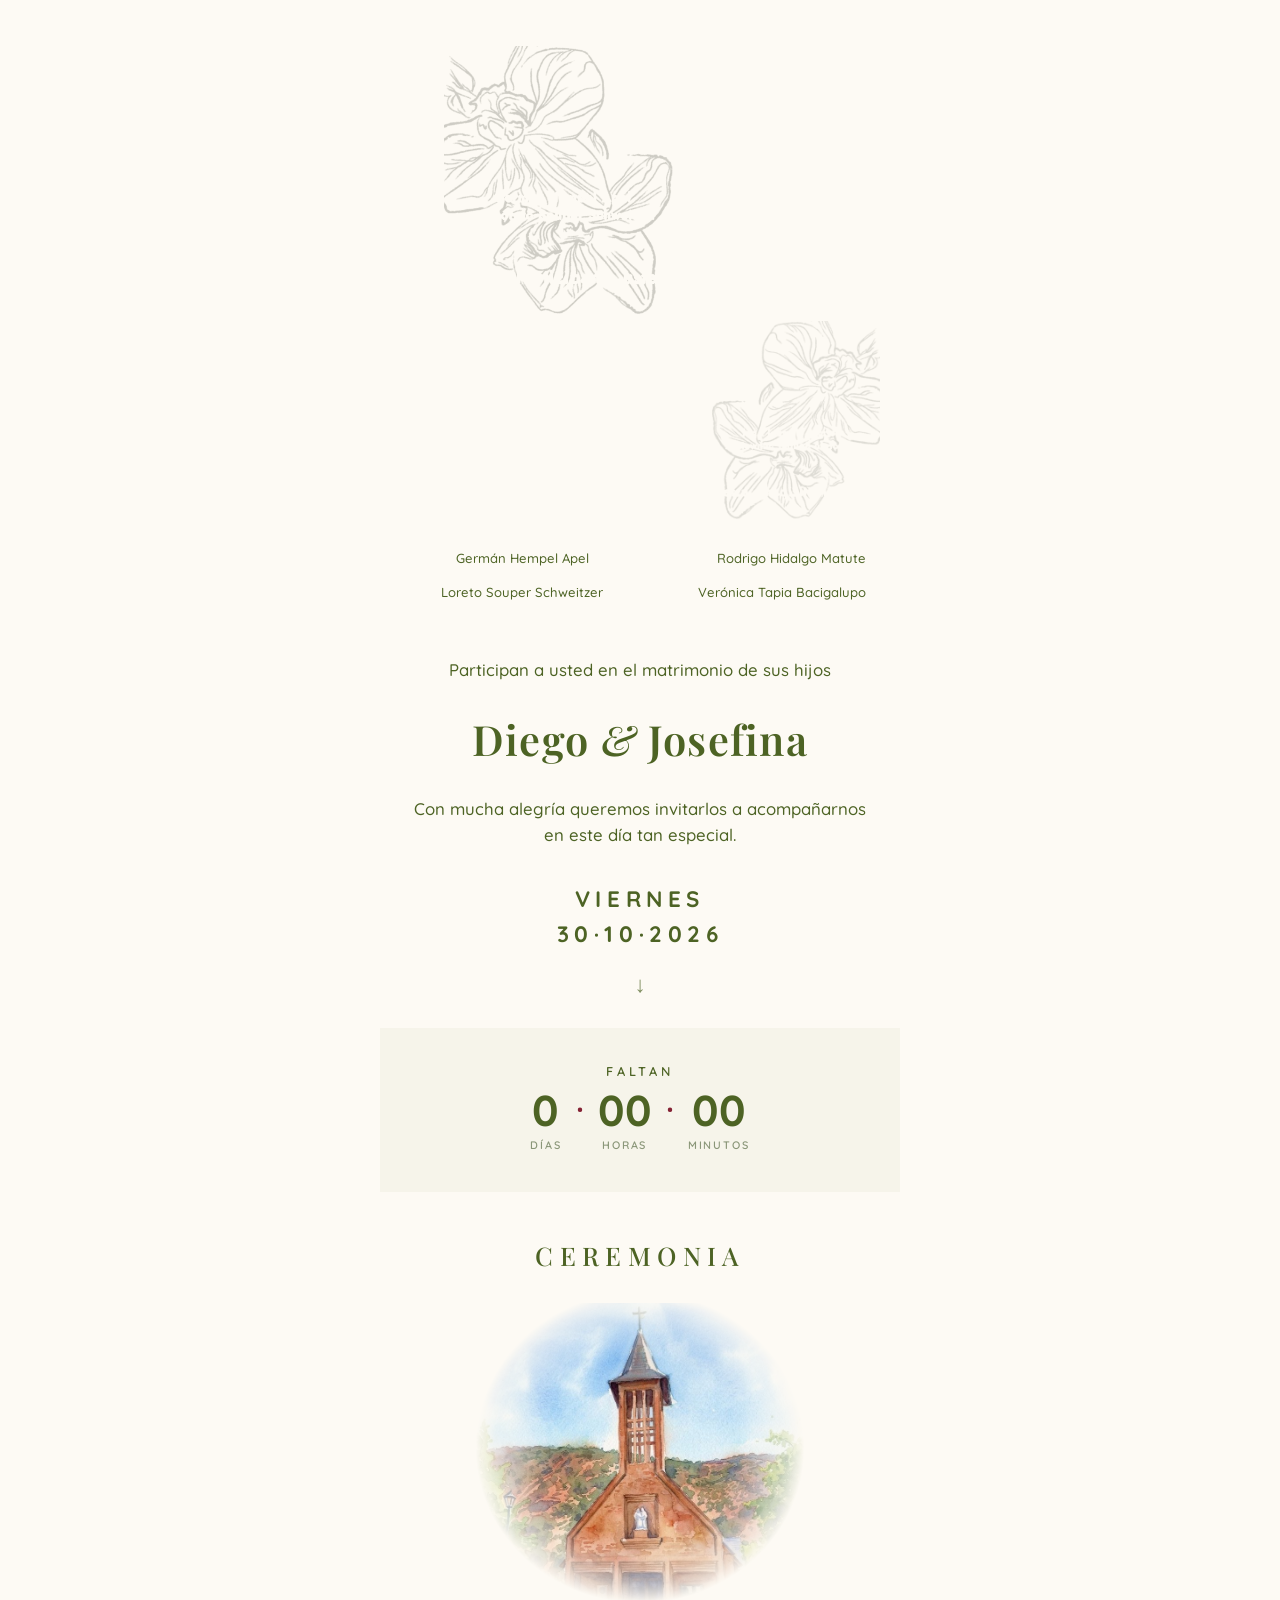
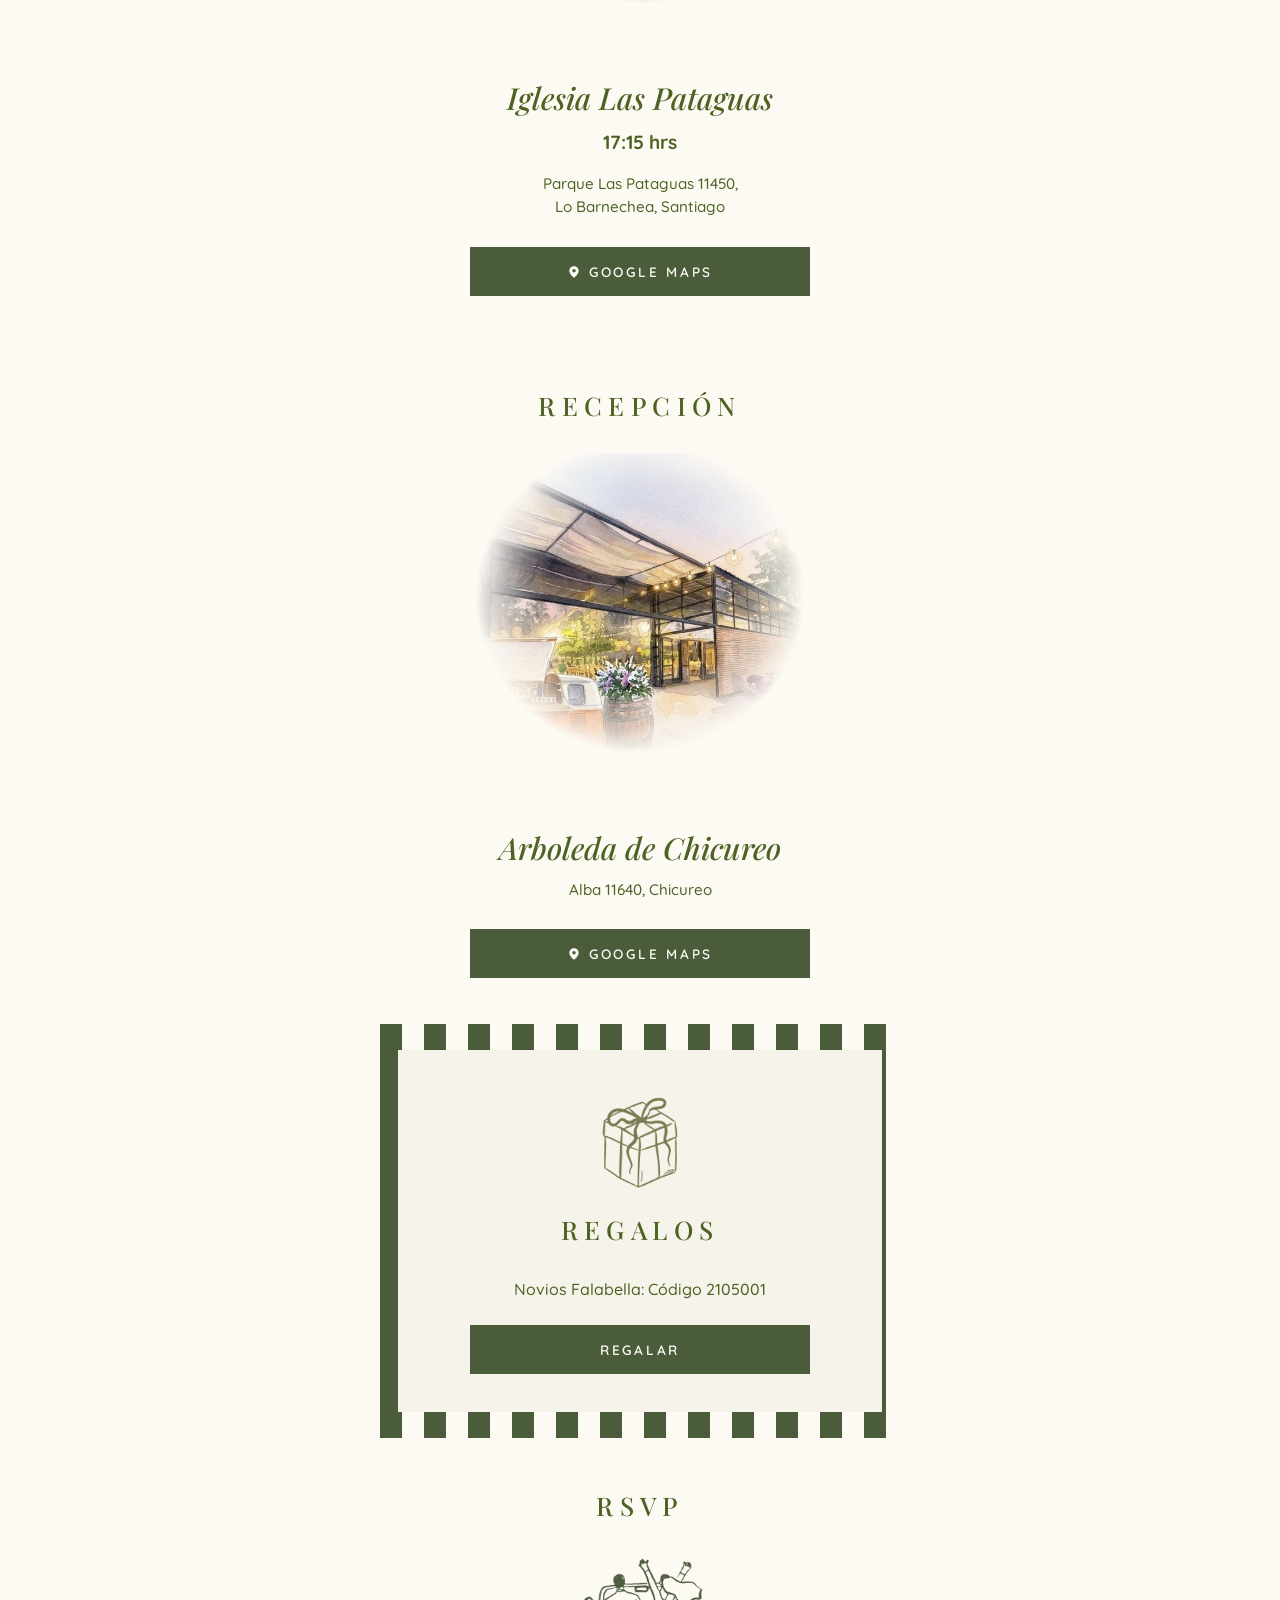
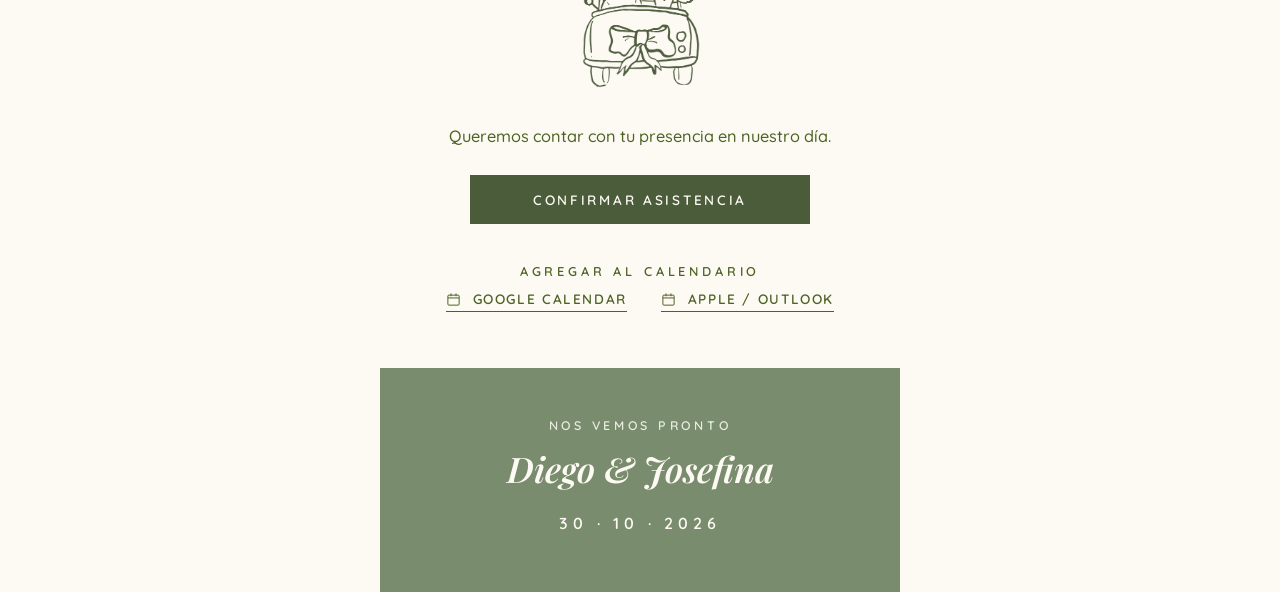
==== index.html @ 49ec1b5b "Add wedding invitation (index.html, wedding.ics, assets) Co-Authored-By: Claude Sonnet 5 <noreply@an" ====
<!doctype html>
<html lang="es">
<head>
<meta charset="utf-8">
<title>Diego & Josefina · 30.10.2026</title>
<meta name="viewport" content="width=device-width, initial-scale=1">
<meta name="description" content="Invitación de matrimonio de Diego & Josefina">
<link rel="preconnect" href="https://fonts.googleapis.com">
<link rel="preconnect" href="https://fonts.gstatic.com" crossorigin>
<link href="https://fonts.googleapis.com/css2?family=Playfair+Display:ital,wght@0,500;0,600;1,500;1,600&family=Quicksand:wght@400;500;600;700&display=swap" rel="stylesheet">
<style>
  :root{
    --cream:#fdfaf4;
    --cream-band:#f6f4ea;
    --green:#4d6324;
    --green-btn:#4a5c3a;
    --green-icon:#8b9169;
    --sage:#7a8c6e;
    --maroon:#852335;
    --serif:'Playfair Display', serif;
    --sans:'Quicksand', sans-serif;
  }
  *{box-sizing:border-box;}
  html{scroll-behavior:smooth;}
  body{
    margin:0;
    background:var(--cream);
    color:var(--green);
    font-family:var(--sans);
    font-weight:500;
  }
  .invite{
    max-width:520px;
    margin:0 auto;
    position:relative;
    overflow:hidden;
  }
  section{position:relative;}
  .eyebrow{
    text-transform:uppercase;
    letter-spacing:.3em;
    font-size:.8rem;
    font-weight:600;
    color:var(--green);
    text-align:center;
    margin:0 0 .6em;
  }
  .eyebrow.serif{
    font-family:var(--serif);
    text-transform:uppercase;
    letter-spacing:.25em;
    font-weight:500;
    font-size:1.6rem;
    margin-bottom:1.2em;
  }
  p{line-height:1.55;}
  a{color:inherit;}

  /* ---------- HERO ---------- */
  .hero{
    padding:56px 34px 30px;
    text-align:center;
  }
  .flower{
    position:absolute;
    width:340px;
    max-width:60%;
    opacity:.45;
    pointer-events:none;
    z-index:0;
  }
  .flower--tl{ top:-10px; left:-60px; }
  .flower--br{
    width:200px;
    bottom:10px;
    right:-140px;
    transform:scaleX(-1);
    opacity:.3;
  }
  .hero > *{ position:relative; z-index:1; }

  .parents{
    display:flex;
    justify-content:space-between;
    gap:10px;
    font-size:.82rem;
    line-height:1.5;
    margin-bottom:42px;
  }
  .parents__side{ width:48%; }
  .parents__side:last-child{ text-align:right; }

  .lead{
    font-size:1.05rem;
    margin:0 0 28px;
  }
  .names{
    font-family:var(--serif);
    font-weight:600;
    font-size:2.6rem;
    letter-spacing:.03em;
    margin:0 0 30px;
  }
  .names .amp{ font-style:italic; font-weight:500; }

  .date-label{
    font-family:var(--sans);
    text-transform:uppercase;
    letter-spacing:.25em;
    font-weight:700;
    font-size:1.4rem;
    margin:34px 0 18px;
  }
  .arrow-down{
    font-size:1.4rem;
    color:var(--green);
    opacity:.7;
  }

  /* ---------- COUNTDOWN ---------- */
  .countdown{
    background:var(--cream-band);
    padding:34px 20px 40px;
    text-align:center;
  }
  .countdown__grid{
    display:flex;
    align-items:baseline;
    justify-content:center;
    gap:14px;
  }
  .countdown__grid .num{
    font-family:var(--sans);
    font-weight:700;
    font-size:2.7rem;
    display:block;
    line-height:1;
  }
  .countdown__grid small{
    display:block;
    text-transform:uppercase;
    letter-spacing:.18em;
    font-size:.68rem;
    font-weight:600;
    color:#8a9678;
    margin-top:6px;
  }
  .countdown__grid .dot{
    color:var(--maroon);
    font-size:2rem;
    font-weight:700;
    transform:translateY(-14px);
  }

  /* ---------- CEREMONIA / RECEPCION ---------- */
  .block{
    padding:46px 34px;
    text-align:center;
  }
  .photo-blob{
    width:100%;
    max-width:340px;
    aspect-ratio:1/1;
    margin:0 auto 30px;
    -webkit-mask-image:radial-gradient(ellipse 62% 58% at 50% 42%, black 45%, transparent 78%);
            mask-image:radial-gradient(ellipse 62% 58% at 50% 42%, black 45%, transparent 78%);
  }
  .photo-blob img{
    width:100%;
    height:100%;
    object-fit:cover;
  }
  .place-name{
    font-family:var(--serif);
    font-style:italic;
    font-weight:500;
    font-size:1.9rem;
    margin:0 0 10px;
  }
  .time{
    font-weight:700;
    font-size:1.2rem;
    margin:0 0 14px;
  }
  .address{
    font-size:.95rem;
    margin:0 0 28px;
  }

  .btn{
    display:inline-block;
    background:var(--green-btn);
    color:#fdfaf4;
    text-decoration:none;
    text-transform:uppercase;
    letter-spacing:.2em;
    font-size:.85rem;
    font-weight:600;
    padding:16px 28px;
    width:100%;
    max-width:340px;
  }
  .btn__icon{ margin-right:8px; vertical-align:-2px; }

  /* ---------- REGALOS ---------- */
  .stripes{
    padding:26px 18px;
    background-image:repeating-linear-gradient(
      90deg,
      var(--green-btn) 0px, var(--green-btn) 22px,
      transparent 22px, transparent 44px
    );
  }
  .stripes__card{
    background:var(--cream-band);
    padding:44px 30px 38px;
    text-align:center;
  }
  .stripes__card .icon{
    width:78px;
    margin-bottom:18px;
  }
  .stripes__card p{
    font-size:1rem;
    margin:0 0 24px;
  }
  .stripes__card .btn{ margin:0 auto; }

  /* ---------- RSVP ---------- */
  .rsvp{ padding:50px 34px 0; text-align:center; }
  .rsvp .icon--rsvp{
    width:150px;
    margin:14px auto 26px;
    display:block;
  }
  .rsvp p{ font-size:1.02rem; margin:0 0 26px; }
  .btn--wide{ max-width:340px; }

  .calendar-block{
    padding:38px 34px 56px;
    text-align:center;
  }
  .cal-links{
    display:flex;
    justify-content:center;
    gap:34px;
    flex-wrap:wrap;
  }
  .cal-links a{
    text-decoration:none;
    text-transform:uppercase;
    letter-spacing:.12em;
    font-size:.85rem;
    font-weight:600;
    border-bottom:1.5px solid var(--green);
    padding-bottom:4px;
    white-space:nowrap;
  }
  .cal-icon{ margin-right:6px; vertical-align:-3px; }

  /* ---------- FOOTER ---------- */
  .footer{
    background:var(--sage);
    color:#fdfaf4;
    text-align:center;
    padding:48px 20px 56px;
  }
  .footer .eyebrow{
    color:#e7ecdf;
    font-size:.78rem;
  }
  .footer__names{
    font-family:var(--serif);
    font-style:italic;
    font-weight:600;
    font-size:2.2rem;
    margin:6px 0 14px;
  }
  .footer__date{
    letter-spacing:.3em;
    font-weight:600;
    margin:0;
  }
</style>
</head>
<body>
<div class="invite">

  <!-- HERO -->
  <section class="hero">
    <img class="flower flower--tl" src="assets/flower.png" alt="" aria-hidden="true">
    <img class="flower flower--br" src="assets/flower.png" alt="" aria-hidden="true">

    <div class="parents">
      <div class="parents__side">
        <p>Germán Hempel Apel</p>
        <p>Loreto Souper Schweitzer</p>
      </div>
      <div class="parents__side">
        <p>Rodrigo Hidalgo Matute</p>
        <p>Verónica Tapia Bacigalupo</p>
      </div>
    </div>

    <p class="lead">Participan a usted en el matrimonio de sus hijos</p>
    <h1 class="names">Diego <span class="amp">&amp;</span> Josefina</h1>
    <p class="lead">Con mucha alegría queremos invitarlos a acompañarnos<br>en este día tan especial.</p>

    <p class="date-label">Viernes<br>30·10·2026</p>
    <div class="arrow-down">&#8595;</div>
  </section>

  <!-- COUNTDOWN -->
  <section class="countdown">
    <p class="eyebrow">Faltan</p>
    <div class="countdown__grid">
      <div><span id="cd-days" class="num">--</span><small>Días</small></div>
      <span class="dot">.</span>
      <div><span id="cd-hours" class="num">--</span><small>Horas</small></div>
      <span class="dot">.</span>
      <div><span id="cd-mins" class="num">--</span><small>Minutos</small></div>
    </div>
  </section>

  <!-- CEREMONIA -->
  <section class="block">
    <h2 class="eyebrow serif">Ceremonia</h2>
    <div class="photo-blob"><img src="assets/church.jpg" alt="Iglesia Las Pataguas"></div>
    <h3 class="place-name">Iglesia Las Pataguas</h3>
    <p class="time">17:15 hrs</p>
    <p class="address">Parque Las Pataguas 11450,<br>Lo Barnechea, Santiago</p>
    <a class="btn" target="_blank" rel="noopener"
       href="https://www.google.com/maps/search/?api=1&query=Iglesia+Las+Pataguas%2C+Parque+Las+Pataguas+11450%2C+Lo+Barnechea%2C+Santiago">
<svg class="btn__icon" width="14" height="14" viewBox="0 0 24 24" fill="none" xmlns="http://www.w3.org/2000/svg" aria-hidden="true"><path d="M12 2C7.58 2 4 5.58 4 10c0 5.25 7 12 8 12s8-6.75 8-12c0-4.42-3.58-8-8-8Zm0 11a3 3 0 1 1 0-6 3 3 0 0 1 0 6Z" fill="currentColor"/></svg>Google Maps
    </a>
  </section>

  <!-- RECEPCION -->
  <section class="block">
    <h2 class="eyebrow serif">Recepción</h2>
    <div class="photo-blob"><img src="assets/venue.jpg" alt="Arboleda de Chicureo"></div>
    <h3 class="place-name">Arboleda de Chicureo</h3>
    <p class="address">Alba 11640, Chicureo</p>
    <a class="btn" target="_blank" rel="noopener"
       href="https://www.google.com/maps/search/?api=1&query=Arboleda+de+Chicureo%2C+Alba+11640%2C+Chicureo">
<svg class="btn__icon" width="14" height="14" viewBox="0 0 24 24" fill="none" xmlns="http://www.w3.org/2000/svg" aria-hidden="true"><path d="M12 2C7.58 2 4 5.58 4 10c0 5.25 7 12 8 12s8-6.75 8-12c0-4.42-3.58-8-8-8Zm0 11a3 3 0 1 1 0-6 3 3 0 0 1 0 6Z" fill="currentColor"/></svg>Google Maps
    </a>
  </section>

  <!-- REGALOS -->
  <section class="stripes">
    <div class="stripes__card">
      <img class="icon" src="assets/gift.png" alt="">
      <h2 class="eyebrow serif">Regalos</h2>
      <p>Novios Falabella: Código 2105001</p>
      <a class="btn" target="_blank" rel="noopener" href="https://www.noviosfalabella.com/">Regalar</a>
    </div>
  </section>

  <!-- RSVP -->
  <section class="rsvp">
    <h2 class="eyebrow serif">RSVP</h2>
    <img class="icon--rsvp" src="assets/rsvp.png" alt="">
    <p>Queremos contar con tu presencia en nuestro día.</p>
    <a class="btn btn--wide" target="_blank" rel="noopener"
       href="https://forms.gle/REEMPLAZAR-CON-TU-FORMULARIO">Confirmar asistencia</a>
  </section>

  <section class="calendar-block">
    <p class="eyebrow">Agregar al calendario</p>
    <div class="cal-links">
      <a target="_blank" rel="noopener"
         href="https://calendar.google.com/calendar/render?action=TEMPLATE&text=Matrimonio%20Diego%20%26%20Josefina&dates=20261030T201500Z/20261031T050000Z&details=Ceremonia%3A%20Iglesia%20Las%20Pataguas%2C%2017%3A15%20hrs.%20Recepci%C3%B3n%3A%20Arboleda%20de%20Chicureo.&location=Parque%20Las%20Pataguas%2011450%2C%20Lo%20Barnechea%2C%20Santiago">
        <svg class="cal-icon" width="15" height="15" viewBox="0 0 24 24" fill="none" xmlns="http://www.w3.org/2000/svg" aria-hidden="true"><rect x="3" y="5" width="18" height="16" rx="1.5" stroke="currentColor" stroke-width="1.6"/><path d="M3 9.5h18" stroke="currentColor" stroke-width="1.6"/><path d="M8 3v3.2M16 3v3.2" stroke="currentColor" stroke-width="1.6" stroke-linecap="round"/></svg>
        Google Calendar
      </a>
      <a href="wedding.ics" download>
        <svg class="cal-icon" width="15" height="15" viewBox="0 0 24 24" fill="none" xmlns="http://www.w3.org/2000/svg" aria-hidden="true"><rect x="3" y="5" width="18" height="16" rx="1.5" stroke="currentColor" stroke-width="1.6"/><path d="M3 9.5h18" stroke="currentColor" stroke-width="1.6"/><path d="M8 3v3.2M16 3v3.2" stroke="currentColor" stroke-width="1.6" stroke-linecap="round"/></svg>
        Apple / Outlook
      </a>
    </div>
  </section>

  <!-- FOOTER -->
  <footer class="footer">
    <p class="eyebrow">Nos vemos pronto</p>
    <p class="footer__names">Diego &amp; Josefina</p>
    <p class="footer__date">30 · 10 · 2026</p>
  </footer>

</div>

<script>
  var weddingDate = new Date('2026-10-30T17:15:00-03:00').getTime();

  function updateCountdown(){
    var now = Date.now();
    var diff = weddingDate - now;
    if (diff < 0) diff = 0;

    var days = Math.floor(diff / 86400000);
    var hours = Math.floor((diff % 86400000) / 3600000);
    var mins = Math.floor((diff % 3600000) / 60000);

    function pad(n){ return n < 10 ? '0' + n : n; }

    document.getElementById('cd-days').textContent = days;
    document.getElementById('cd-hours').textContent = pad(hours);
    document.getElementById('cd-mins').textContent = pad(mins);
  }

  updateCountdown();
  setInterval(updateCountdown, 1000 * 30);
</script>
</body>
</html>
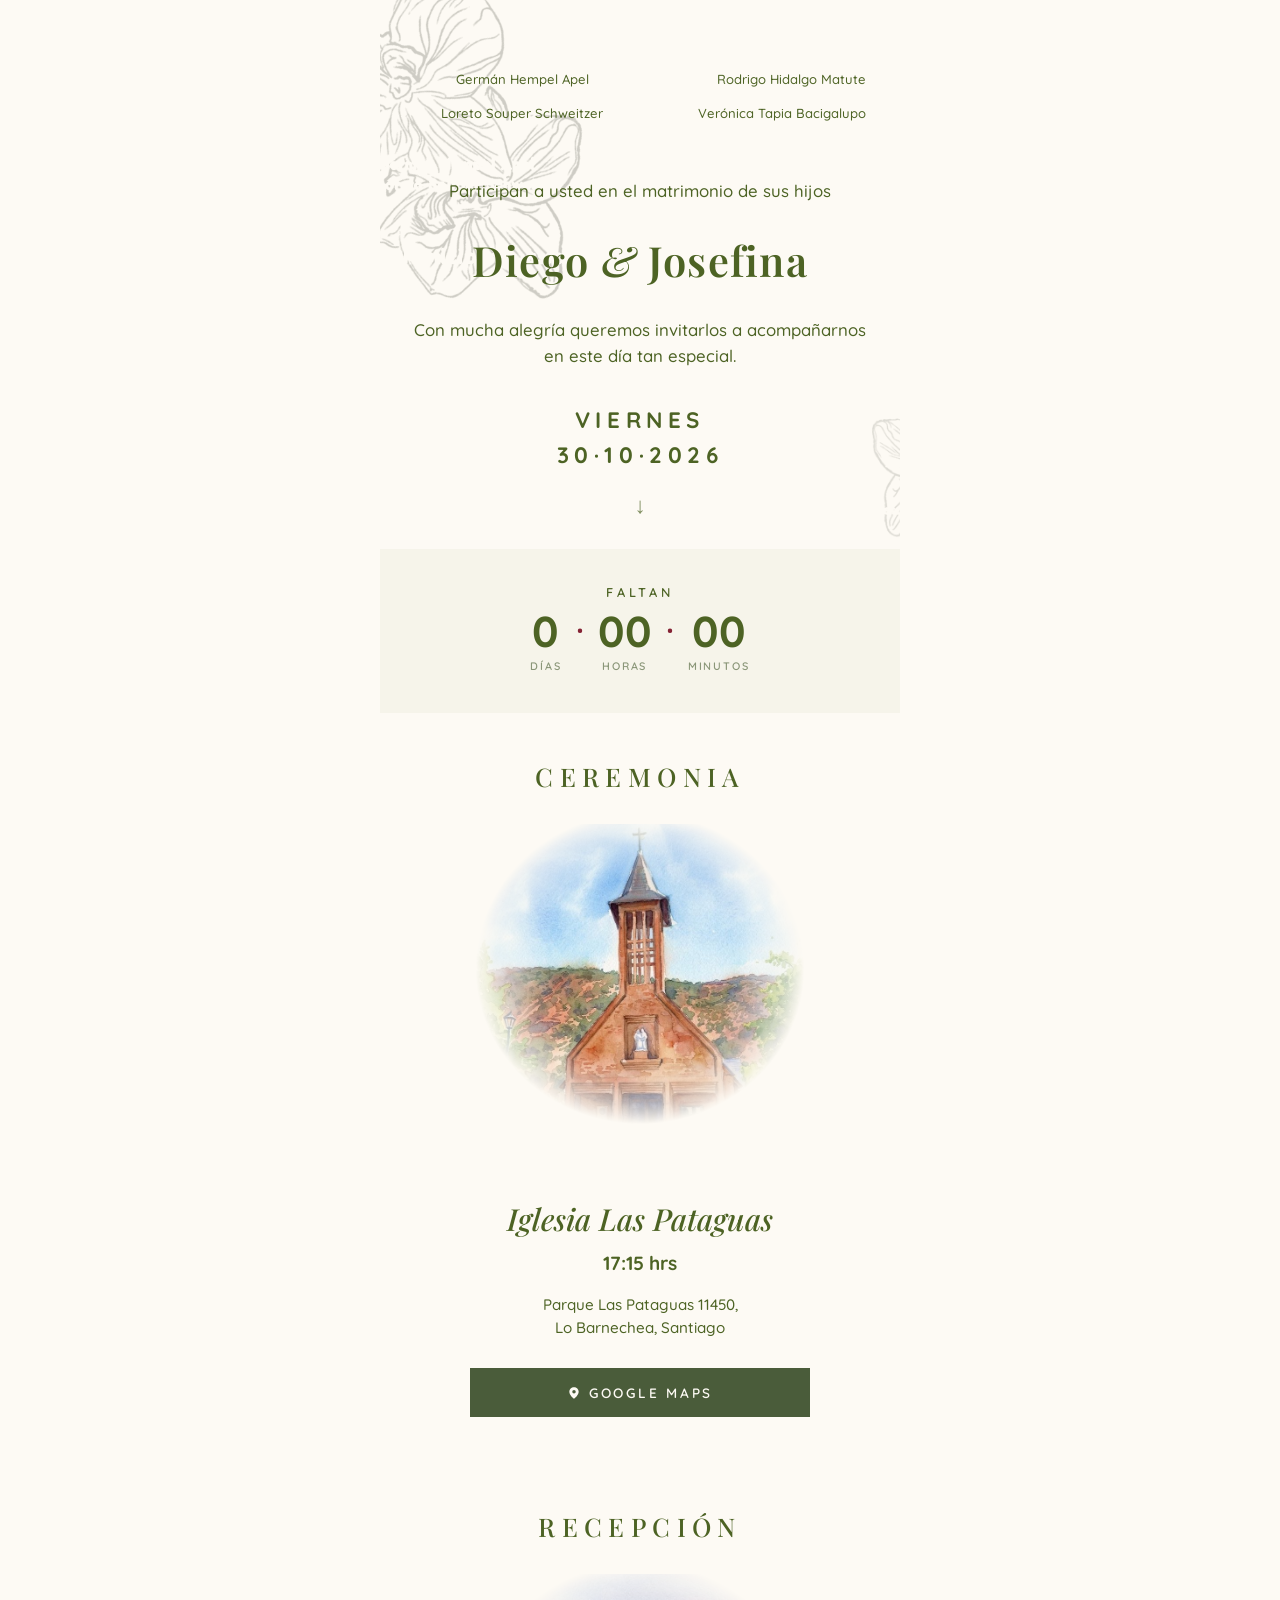
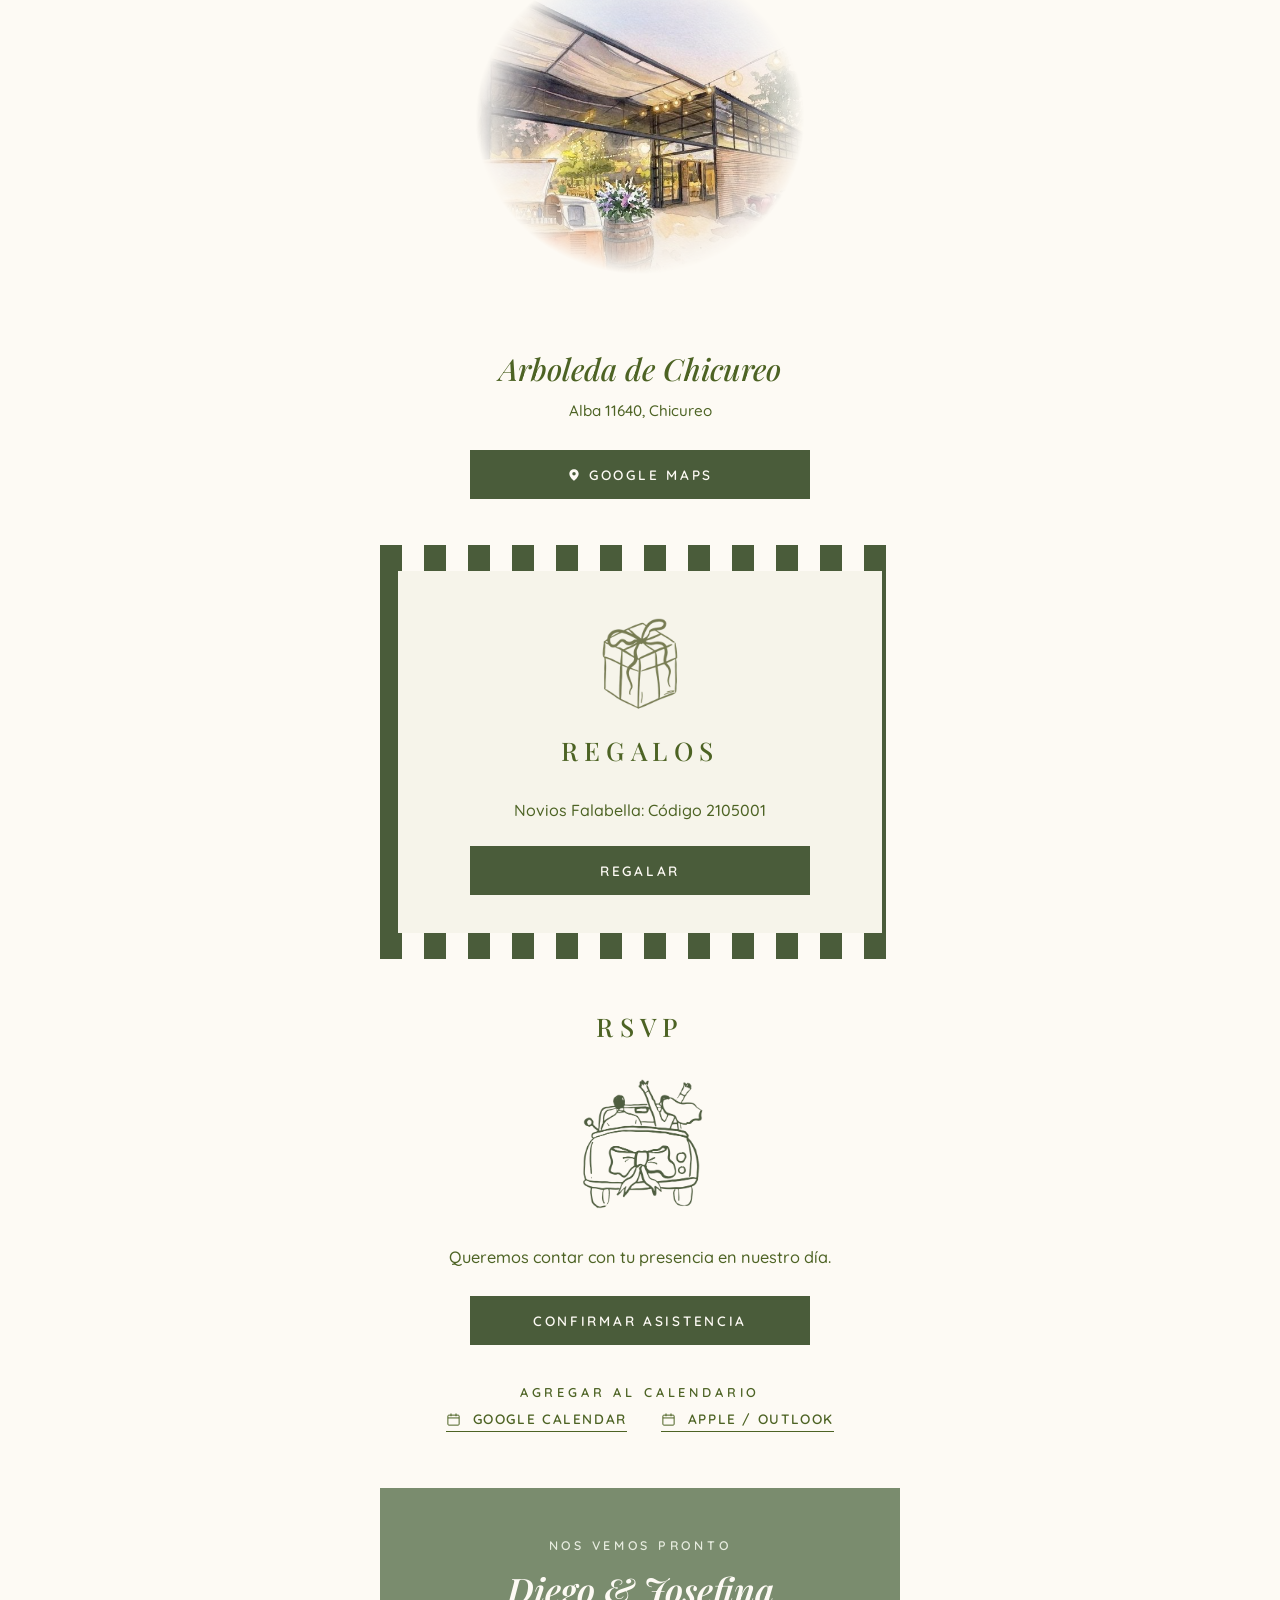
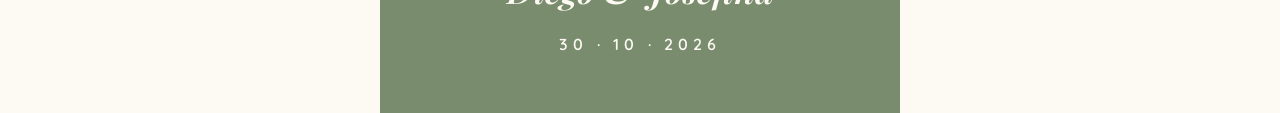
==== commit ce9fba47: "Fix hero spacing: keep decorative flowers absolutely positioned The `.hero > *` rule matched the flo" ====
--- a/index.html
+++ b/index.html
@@ -77,7 +77,7 @@
     transform:scaleX(-1);
     opacity:.3;
   }
-  .hero > *{ position:relative; z-index:1; }
+  .hero > *:not(.flower){ position:relative; z-index:1; }
 
   .parents{
     display:flex;
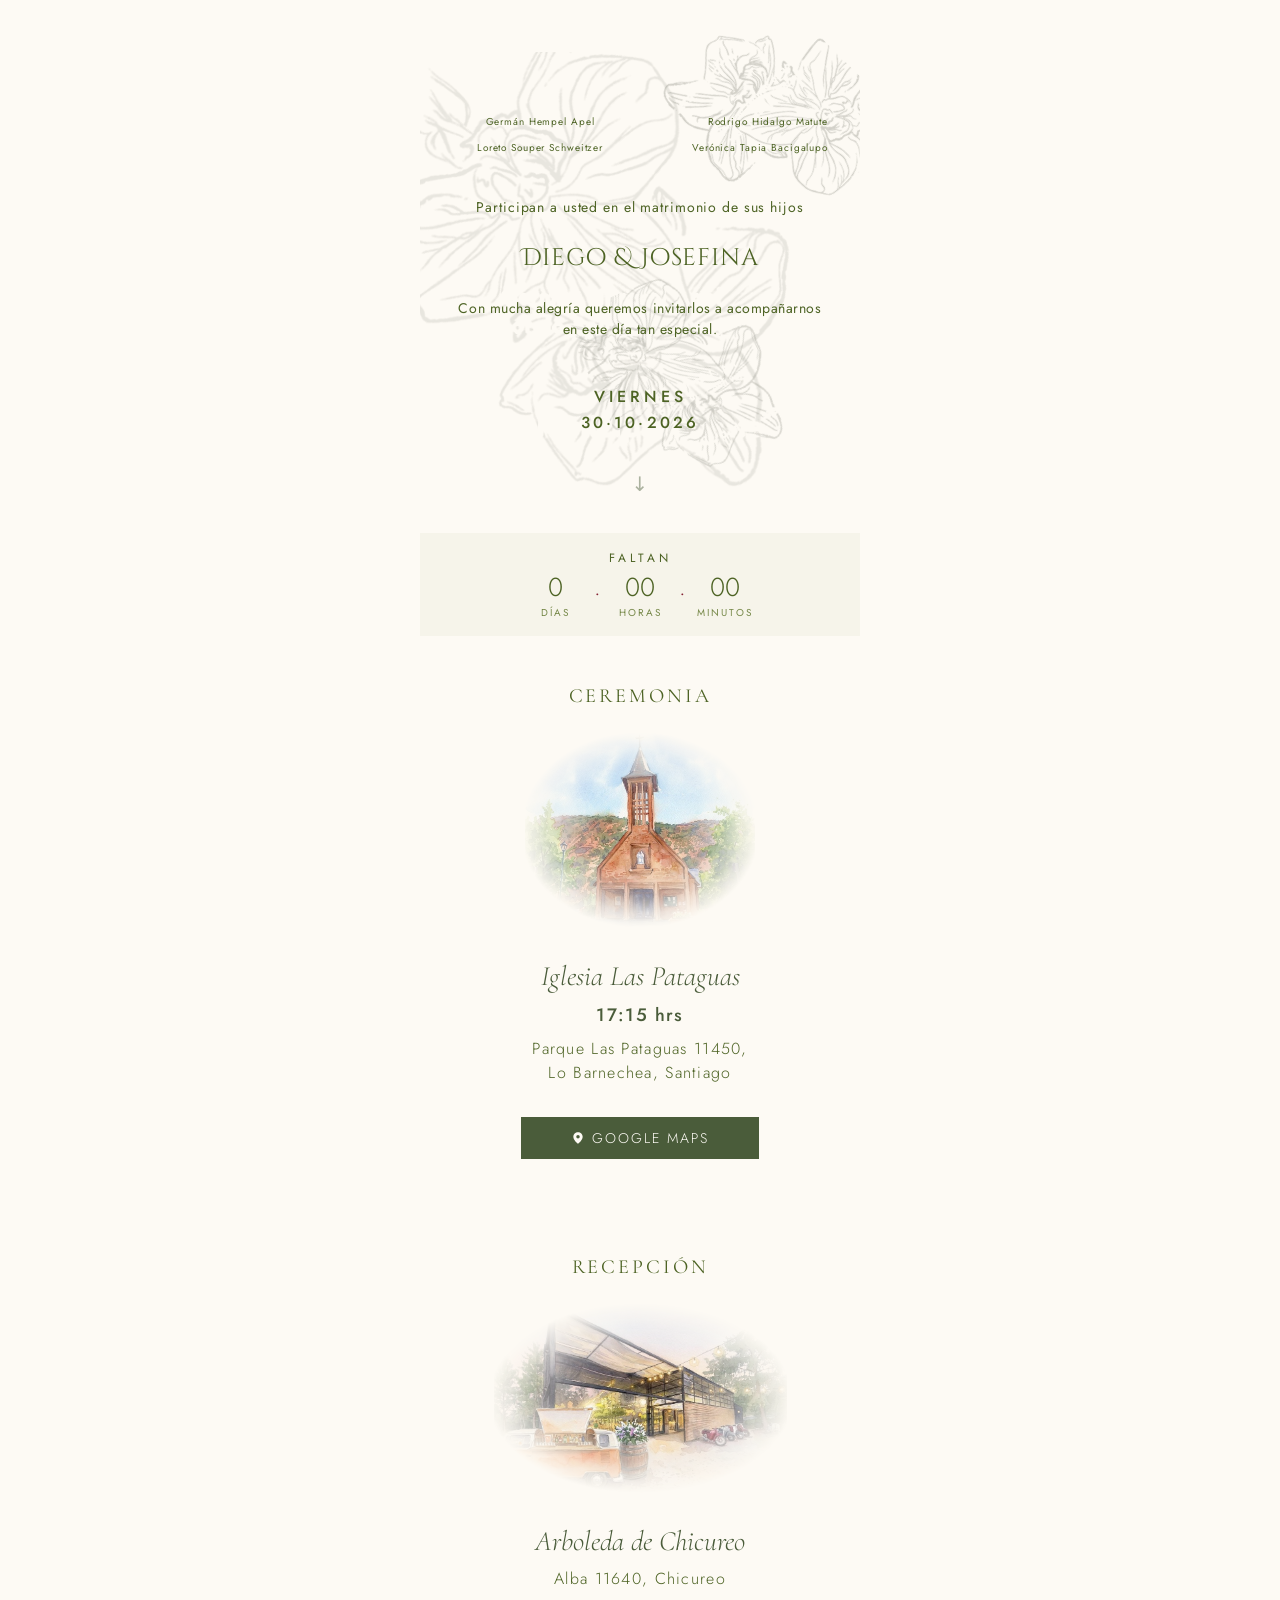
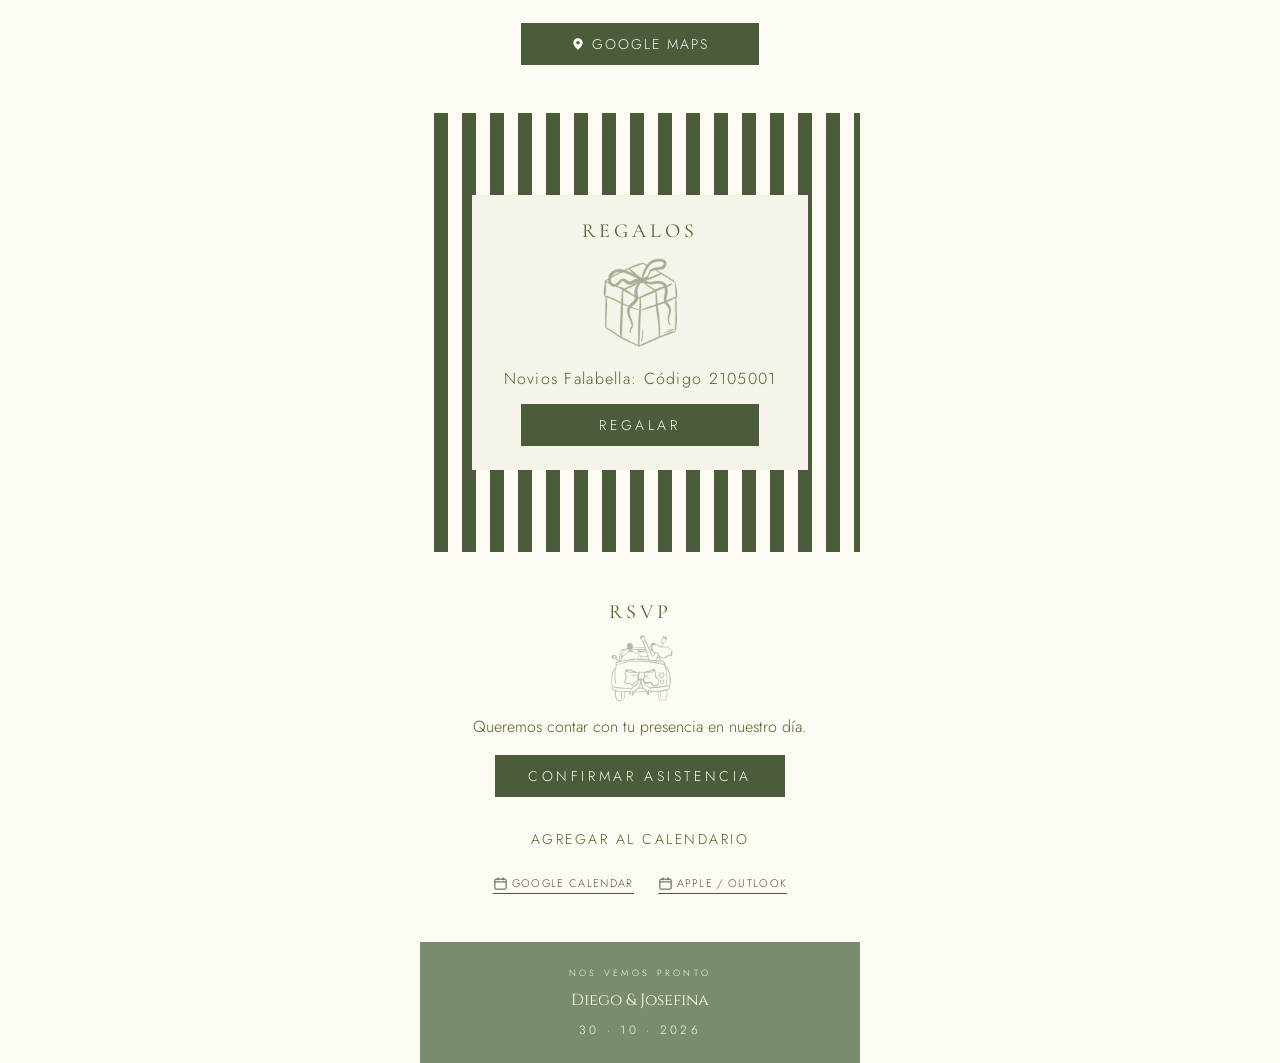
==== commit 9f6422ab: "Apply the Figma type system and component specs Typography now follows the design spec: - Jost (300/" ====
--- a/index.html
+++ b/index.html
@@ -7,18 +7,20 @@
 <meta name="description" content="Invitación de matrimonio de Diego & Josefina">
 <link rel="preconnect" href="https://fonts.googleapis.com">
 <link rel="preconnect" href="https://fonts.gstatic.com" crossorigin>
-<link href="https://fonts.googleapis.com/css2?family=Playfair+Display:ital,wght@0,500;0,600;1,500;1,600&family=Quicksand:wght@400;500;600;700&display=swap" rel="stylesheet">
+<link href="https://fonts.googleapis.com/css2?family=Cinzel:wght@400&family=Cinzel+Decorative:wght@400&family=Cormorant+Garamond:ital,wght@0,300;0,400;1,300&family=Jost:wght@300;400;500&display=swap" rel="stylesheet">
 <style>
   :root{
-    --cream:#fdfaf4;
-    --cream-band:#f6f4ea;
-    --green:#4d6324;
-    --green-btn:#4a5c3a;
-    --green-icon:#8b9169;
-    --sage:#7a8c6e;
+    --cream:#FDFAF4;
+    --cream-band:#F6F4EA;
+    --green:#4D6324;
+    --green-deep:#4A5C3A;
+    --green-label:#768848;
+    --sage:#7A8C6E;
     --maroon:#852335;
-    --serif:'Playfair Display', serif;
-    --sans:'Quicksand', sans-serif;
+    --serif:'Cormorant Garamond', Georgia, serif;
+    --sans:'Jost', system-ui, -apple-system, sans-serif;
+    --display:'Cinzel Decorative', Georgia, serif;
+    --display-alt:'Cinzel', Georgia, serif;
   }
   *{box-sizing:border-box;}
   html{scroll-behavior:smooth;}
@@ -27,143 +29,184 @@
     background:var(--cream);
     color:var(--green);
     font-family:var(--sans);
-    font-weight:500;
+    font-weight:400;
+    -webkit-font-smoothing:antialiased;
   }
   .invite{
-    max-width:520px;
+    max-width:440px;
     margin:0 auto;
     position:relative;
     overflow:hidden;
   }
   section{position:relative;}
+
+  /* eyebrow = small uppercase label (Jost) */
   .eyebrow{
-    text-transform:uppercase;
-    letter-spacing:.3em;
-    font-size:.8rem;
-    font-weight:600;
+    font-family:var(--sans);
+    text-transform:uppercase;
+    letter-spacing:4px;
+    font-size:12px;
+    font-weight:400;
     color:var(--green);
     text-align:center;
-    margin:0 0 .6em;
-  }
+    margin:0 0 12px;
+  }
+  /* eyebrow.serif = section heading (Cormorant Garamond) */
   .eyebrow.serif{
     font-family:var(--serif);
-    text-transform:uppercase;
-    letter-spacing:.25em;
-    font-weight:500;
-    font-size:1.6rem;
-    margin-bottom:1.2em;
+    font-size:20px;
+    font-weight:400;
+    text-transform:uppercase;
+    letter-spacing:2.88px;
+    margin:0 0 24px;
   }
   p{line-height:1.55;}
   a{color:inherit;}
 
   /* ---------- HERO ---------- */
   .hero{
-    padding:56px 34px 30px;
+    padding:104px 32px 34px;
     text-align:center;
   }
   .flower{
     position:absolute;
-    width:340px;
-    max-width:60%;
-    opacity:.45;
     pointer-events:none;
     z-index:0;
   }
-  .flower--tl{ top:-10px; left:-60px; }
-  .flower--br{
+  .flower--bg{
+    width:439px;
+    max-width:100%;
+    left:0;
+    top:52px;
+    opacity:.20;
+  }
+  .flower--a{
     width:200px;
-    bottom:10px;
-    right:-140px;
-    transform:scaleX(-1);
-    opacity:.3;
+    max-width:46%;
+    left:56%;
+    top:24px;
+    transform:rotate(135deg);
+    opacity:.42;
+  }
+  .flower--b{
+    width:200px;
+    max-width:46%;
+    left:40%;
+    top:268px;
+    transform:rotate(-25deg);
+    opacity:.34;
   }
   .hero > *:not(.flower){ position:relative; z-index:1; }
 
   .parents{
     display:flex;
     justify-content:space-between;
-    gap:10px;
-    font-size:.82rem;
+    gap:24px;
+    font-size:10px;
+    font-weight:400;
+    letter-spacing:.88px;
+    line-height:1.9;
+    margin-bottom:32px;
+  }
+  .parents__side{ flex:1 1 0; }
+  .parents__side:last-child{ text-align:right; }
+
+  .lead{
+    font-size:14px;
+    font-weight:400;
+    letter-spacing:.88px;
     line-height:1.5;
-    margin-bottom:42px;
-  }
-  .parents__side{ width:48%; }
-  .parents__side:last-child{ text-align:right; }
-
-  .lead{
-    font-size:1.05rem;
-    margin:0 0 28px;
-  }
+    margin:0 0 24px;
+  }
+  .lead--close{ letter-spacing:.52px; margin:0 0 44px; }
+
   .names{
-    font-family:var(--serif);
-    font-weight:600;
-    font-size:2.6rem;
-    letter-spacing:.03em;
-    margin:0 0 30px;
-  }
-  .names .amp{ font-style:italic; font-weight:500; }
+    font-family:var(--display);
+    font-weight:400;
+    font-size:24px;
+    letter-spacing:.80px;
+    line-height:1.35;
+    margin:0 0 24px;
+  }
+  .names .amp{ font-style:normal; }
 
   .date-label{
     font-family:var(--sans);
-    text-transform:uppercase;
-    letter-spacing:.25em;
-    font-weight:700;
-    font-size:1.4rem;
-    margin:34px 0 18px;
+    font-weight:500;
+    font-size:16px;
+    line-height:1.6;
+    margin:0 0 34px;
+  }
+  .date-label .day{
+    display:block;
+    text-transform:uppercase;
+    letter-spacing:4px;
+  }
+  .date-label .date{
+    display:block;
+    letter-spacing:3.17px;
   }
   .arrow-down{
-    font-size:1.4rem;
-    color:var(--green);
-    opacity:.7;
+    font-size:1.25rem;
+    color:var(--green-deep);
+    opacity:.45;
   }
 
   /* ---------- COUNTDOWN ---------- */
   .countdown{
     background:var(--cream-band);
-    padding:34px 20px 40px;
-    text-align:center;
-  }
+    padding:16px 24px;
+    text-align:center;
+  }
+  .countdown .eyebrow{ margin:0 0 4px; }
   .countdown__grid{
     display:flex;
-    align-items:baseline;
+    align-items:flex-end;
     justify-content:center;
-    gap:14px;
-  }
+    gap:8px;
+  }
+  .countdown__grid > div{ width:64px; }
   .countdown__grid .num{
     font-family:var(--sans);
-    font-weight:700;
-    font-size:2.7rem;
+    font-weight:300;
+    font-size:26px;
     display:block;
-    line-height:1;
+    line-height:1.3;
   }
   .countdown__grid small{
     display:block;
     text-transform:uppercase;
-    letter-spacing:.18em;
-    font-size:.68rem;
-    font-weight:600;
-    color:#8a9678;
-    margin-top:6px;
+    letter-spacing:2px;
+    font-size:10px;
+    font-weight:400;
+    color:var(--green-label);
   }
   .countdown__grid .dot{
+    font-family:var(--serif);
     color:var(--maroon);
-    font-size:2rem;
-    font-weight:700;
-    transform:translateY(-14px);
+    font-size:24px;
+    font-weight:300;
+    line-height:1;
+    transform:translateY(-20px);
   }
 
   /* ---------- CEREMONIA / RECEPCION ---------- */
   .block{
-    padding:46px 34px;
+    padding:48px 24px;
     text-align:center;
   }
   .photo-blob{
-    width:100%;
-    max-width:340px;
-    aspect-ratio:1/1;
-    margin:0 auto 30px;
-    -webkit-mask-image:radial-gradient(ellipse 62% 58% at 50% 42%, black 45%, transparent 78%);
-            mask-image:radial-gradient(ellipse 62% 58% at 50% 42%, black 45%, transparent 78%);
+    width:230px;
+    max-width:78%;
+    aspect-ratio:230/198;
+    margin:0 auto 24px;
+    -webkit-mask-image:radial-gradient(ellipse 65% 60% at 50% 48%, #000 15%, rgba(0,0,0,.85) 30%, rgba(0,0,0,.5) 50%, rgba(0,0,0,.15) 68%, transparent 80%);
+            mask-image:radial-gradient(ellipse 65% 60% at 50% 48%, #000 15%, rgba(0,0,0,.85) 30%, rgba(0,0,0,.5) 50%, rgba(0,0,0,.15) 68%, transparent 80%);
+  }
+  .photo-blob--wide{
+    width:293px;
+    max-width:92%;
+    aspect-ratio:293/192;
   }
   .photo-blob img{
     width:100%;
@@ -173,112 +216,152 @@
   .place-name{
     font-family:var(--serif);
     font-style:italic;
+    font-weight:300;
+    font-size:28px;
+    line-height:1.2;
+    color:var(--green-deep);
+    margin:0 0 8px;
+  }
+  .time{
     font-weight:500;
-    font-size:1.9rem;
-    margin:0 0 10px;
-  }
-  .time{
-    font-weight:700;
-    font-size:1.2rem;
-    margin:0 0 14px;
+    font-size:18px;
+    letter-spacing:1.40px;
+    color:var(--green-deep);
+    margin:0 0 8px;
   }
   .address{
-    font-size:.95rem;
-    margin:0 0 28px;
+    font-size:16px;
+    font-weight:300;
+    letter-spacing:1.28px;
+    line-height:1.5;
+    margin:0 0 32px;
   }
 
   .btn{
-    display:inline-block;
-    background:var(--green-btn);
-    color:#fdfaf4;
+    display:inline-flex;
+    align-items:center;
+    justify-content:center;
+    gap:7px;
+    background:var(--green-deep);
+    color:var(--cream);
     text-decoration:none;
     text-transform:uppercase;
-    letter-spacing:.2em;
-    font-size:.85rem;
-    font-weight:600;
-    padding:16px 28px;
+    font-size:14px;
+    font-weight:300;
+    letter-spacing:1.98px;
+    line-height:1;
+    min-height:42px;
+    padding:11px 20px;
     width:100%;
-    max-width:340px;
-  }
-  .btn__icon{ margin-right:8px; vertical-align:-2px; }
+    max-width:238px;
+  }
+  .btn--cta{ letter-spacing:3.60px; }
+  .btn__icon{ flex:none; }
 
   /* ---------- REGALOS ---------- */
   .stripes{
-    padding:26px 18px;
+    padding:82px 52px;
     background-image:repeating-linear-gradient(
       90deg,
-      var(--green-btn) 0px, var(--green-btn) 22px,
-      transparent 22px, transparent 44px
+      var(--cream) 0px, var(--cream) 14px,
+      var(--green-deep) 14px, var(--green-deep) 28px
     );
   }
   .stripes__card{
     background:var(--cream-band);
-    padding:44px 30px 38px;
-    text-align:center;
+    padding:24px 20px;
+    text-align:center;
+  }
+  .stripes__card .eyebrow.serif{
+    letter-spacing:4px;
+    margin:0 0 12px;
   }
   .stripes__card .icon{
-    width:78px;
-    margin-bottom:18px;
+    width:77px;
+    opacity:.60;
+    margin-bottom:12px;
   }
   .stripes__card p{
-    font-size:1rem;
+    font-size:16px;
+    font-weight:300;
+    letter-spacing:1.28px;
+    margin:0 0 12px;
+  }
+
+  /* ---------- RSVP ---------- */
+  .rsvp{ padding:48px 24px 0; text-align:center; }
+  .rsvp .eyebrow.serif{ letter-spacing:4px; margin:0 0 8px; }
+  .rsvp .icon--rsvp{
+    width:77px;
+    opacity:.42;
+    margin:0 auto 8px;
+    display:block;
+  }
+  .rsvp p{
+    font-size:16px;
+    font-weight:300;
+    margin:0 0 16px;
+  }
+  .btn--wide{ max-width:290px; padding:11px 16px; }
+
+  .calendar-block{
+    padding:32px 24px 48px;
+    text-align:center;
+  }
+  .calendar-block .eyebrow{
+    font-size:14px;
+    font-weight:300;
+    letter-spacing:2.50px;
     margin:0 0 24px;
-  }
-  .stripes__card .btn{ margin:0 auto; }
-
-  /* ---------- RSVP ---------- */
-  .rsvp{ padding:50px 34px 0; text-align:center; }
-  .rsvp .icon--rsvp{
-    width:150px;
-    margin:14px auto 26px;
-    display:block;
-  }
-  .rsvp p{ font-size:1.02rem; margin:0 0 26px; }
-  .btn--wide{ max-width:340px; }
-
-  .calendar-block{
-    padding:38px 34px 56px;
-    text-align:center;
   }
   .cal-links{
     display:flex;
     justify-content:center;
-    gap:34px;
+    gap:24px;
     flex-wrap:wrap;
   }
   .cal-links a{
+    display:inline-flex;
+    align-items:center;
+    gap:4px;
     text-decoration:none;
     text-transform:uppercase;
-    letter-spacing:.12em;
-    font-size:.85rem;
-    font-weight:600;
-    border-bottom:1.5px solid var(--green);
-    padding-bottom:4px;
+    letter-spacing:1.32px;
+    font-size:11px;
+    font-weight:300;
+    color:var(--green-deep);
+    border-bottom:.5px solid var(--green-deep);
+    padding-bottom:2px;
     white-space:nowrap;
   }
-  .cal-icon{ margin-right:6px; vertical-align:-3px; }
+  .cal-icon{ flex:none; }
 
   /* ---------- FOOTER ---------- */
   .footer{
     background:var(--sage);
-    color:#fdfaf4;
-    text-align:center;
-    padding:48px 20px 56px;
+    color:var(--cream);
+    text-align:center;
+    padding:24px;
   }
   .footer .eyebrow{
-    color:#e7ecdf;
-    font-size:.78rem;
+    color:var(--cream);
+    font-size:9px;
+    font-weight:300;
+    letter-spacing:3.30px;
+    margin:0 0 8px;
   }
   .footer__names{
-    font-family:var(--serif);
-    font-style:italic;
-    font-weight:600;
-    font-size:2.2rem;
-    margin:6px 0 14px;
+    font-family:var(--display-alt);
+    font-style:normal;
+    font-weight:400;
+    font-size:16px;
+    margin:0 0 8px;
   }
   .footer__date{
-    letter-spacing:.3em;
-    font-weight:600;
+    text-transform:uppercase;
+    letter-spacing:3.30px;
+    font-size:12px;
+    font-weight:300;
     margin:0;
   }
 </style>
@@ -288,8 +371,9 @@
 
   <!-- HERO -->
   <section class="hero">
-    <img class="flower flower--tl" src="assets/flower.png" alt="" aria-hidden="true">
-    <img class="flower flower--br" src="assets/flower.png" alt="" aria-hidden="true">
+    <img class="flower flower--bg" src="assets/flower.png" alt="" aria-hidden="true">
+    <img class="flower flower--a" src="assets/flower.png" alt="" aria-hidden="true">
+    <img class="flower flower--b" src="assets/flower.png" alt="" aria-hidden="true">
 
     <div class="parents">
       <div class="parents__side">
@@ -304,9 +388,9 @@
 
     <p class="lead">Participan a usted en el matrimonio de sus hijos</p>
     <h1 class="names">Diego <span class="amp">&amp;</span> Josefina</h1>
-    <p class="lead">Con mucha alegría queremos invitarlos a acompañarnos<br>en este día tan especial.</p>
-
-    <p class="date-label">Viernes<br>30·10·2026</p>
+    <p class="lead lead--close">Con mucha alegría queremos invitarlos a acompañarnos<br>en este día tan especial.</p>
+
+    <p class="date-label"><span class="day">Viernes</span><span class="date">30·10·2026</span></p>
     <div class="arrow-down">&#8595;</div>
   </section>
 
@@ -338,7 +422,7 @@
   <!-- RECEPCION -->
   <section class="block">
     <h2 class="eyebrow serif">Recepción</h2>
-    <div class="photo-blob"><img src="assets/venue.jpg" alt="Arboleda de Chicureo"></div>
+    <div class="photo-blob photo-blob--wide"><img src="assets/venue.jpg" alt="Arboleda de Chicureo"></div>
     <h3 class="place-name">Arboleda de Chicureo</h3>
     <p class="address">Alba 11640, Chicureo</p>
     <a class="btn" target="_blank" rel="noopener"
@@ -350,10 +434,10 @@
   <!-- REGALOS -->
   <section class="stripes">
     <div class="stripes__card">
+      <h2 class="eyebrow serif">Regalos</h2>
       <img class="icon" src="assets/gift.png" alt="">
-      <h2 class="eyebrow serif">Regalos</h2>
       <p>Novios Falabella: Código 2105001</p>
-      <a class="btn" target="_blank" rel="noopener" href="https://www.noviosfalabella.com/">Regalar</a>
+      <a class="btn btn--cta" target="_blank" rel="noopener" href="https://novios.falabella.com/info-evento/evento?codigoEvento=2105001">Regalar</a>
     </div>
   </section>
 
@@ -362,8 +446,8 @@
     <h2 class="eyebrow serif">RSVP</h2>
     <img class="icon--rsvp" src="assets/rsvp.png" alt="">
     <p>Queremos contar con tu presencia en nuestro día.</p>
-    <a class="btn btn--wide" target="_blank" rel="noopener"
-       href="https://forms.gle/REEMPLAZAR-CON-TU-FORMULARIO">Confirmar asistencia</a>
+    <a class="btn btn--cta btn--wide" target="_blank" rel="noopener"
+       href="https://forms.gle/HeUdNsiieHcqByjm6">Confirmar asistencia</a>
   </section>
 
   <section class="calendar-block">
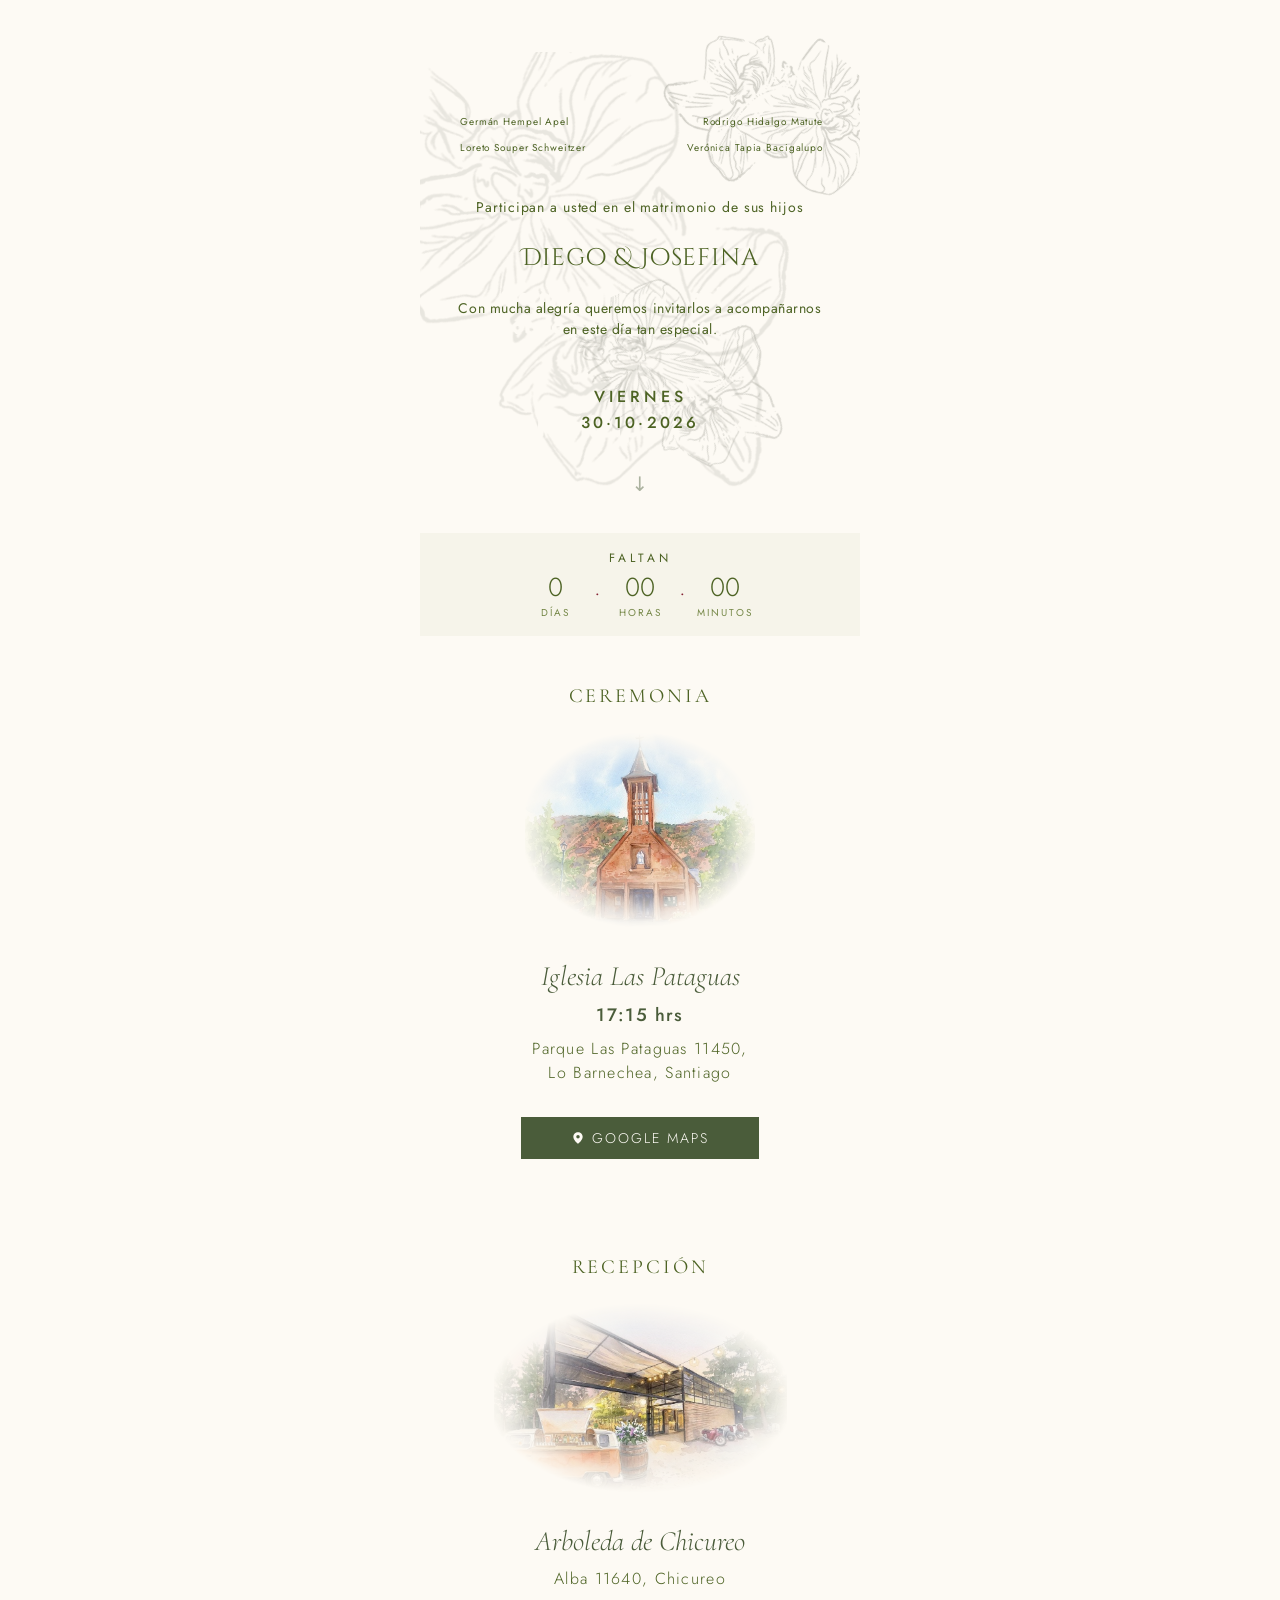
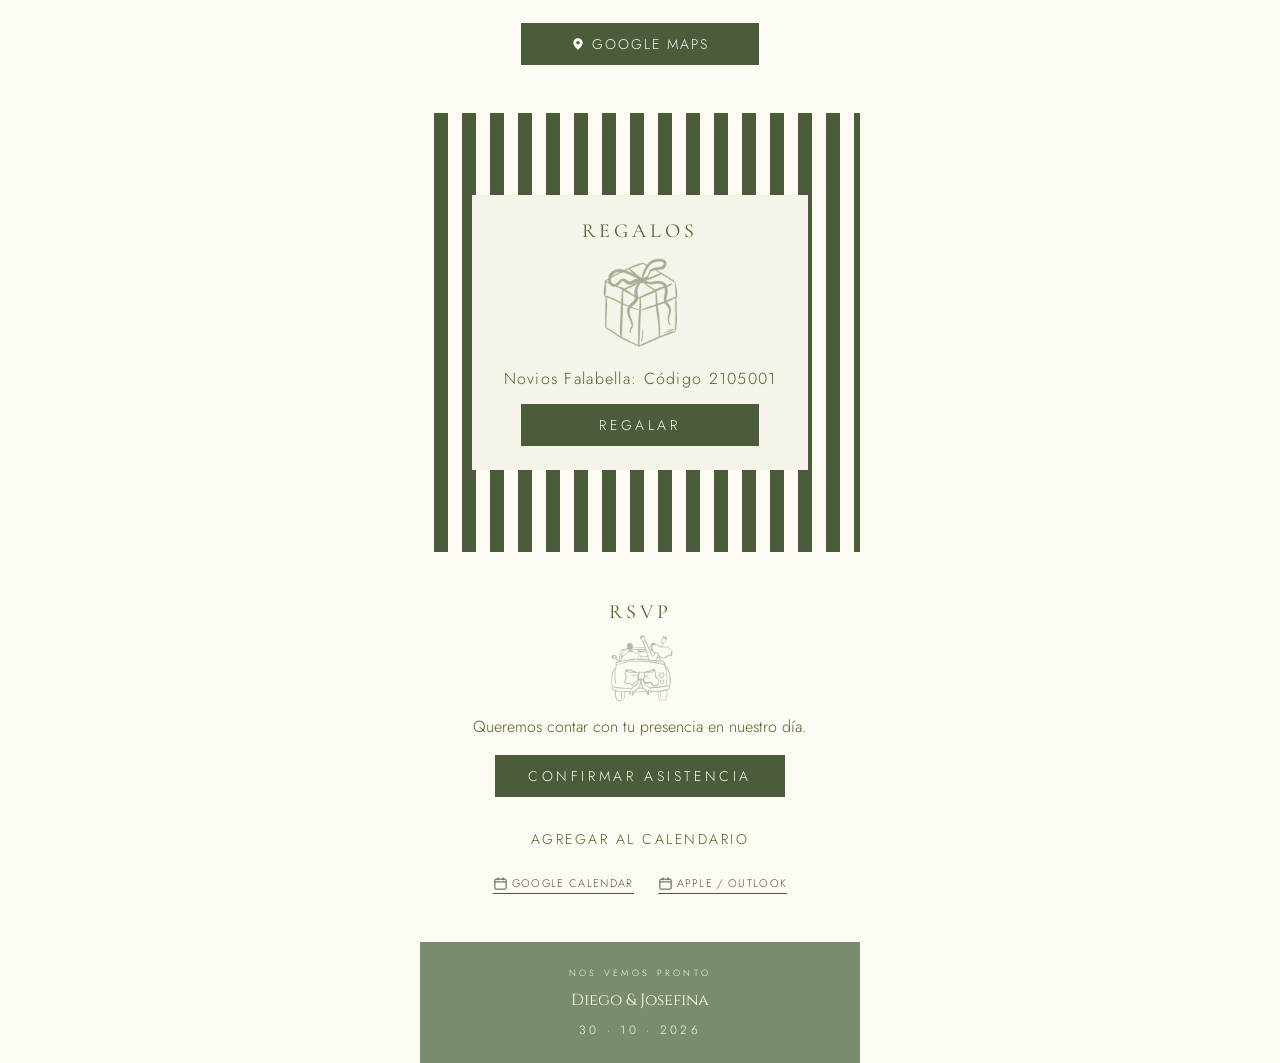
==== commit 29fc8f5b: "Align the parents' names per the design spec The left column inherited text-align:center from .hero," ====
--- a/index.html
+++ b/index.html
@@ -100,7 +100,8 @@
 
   .parents{
     display:flex;
-    justify-content:space-between;
+    justify-content:center;
+    align-items:flex-start;
     gap:24px;
     font-size:10px;
     font-weight:400;
@@ -108,8 +109,15 @@
     line-height:1.9;
     margin-bottom:32px;
   }
-  .parents__side{ flex:1 1 0; }
-  .parents__side:last-child{ text-align:right; }
+  .parents__side{
+    flex:1 1 0;
+    padding:0 8px;
+    text-align:left;
+  }
+  .parents__side:last-child{
+    padding:0 5px;
+    text-align:right;
+  }
 
   .lead{
     font-size:14px;
